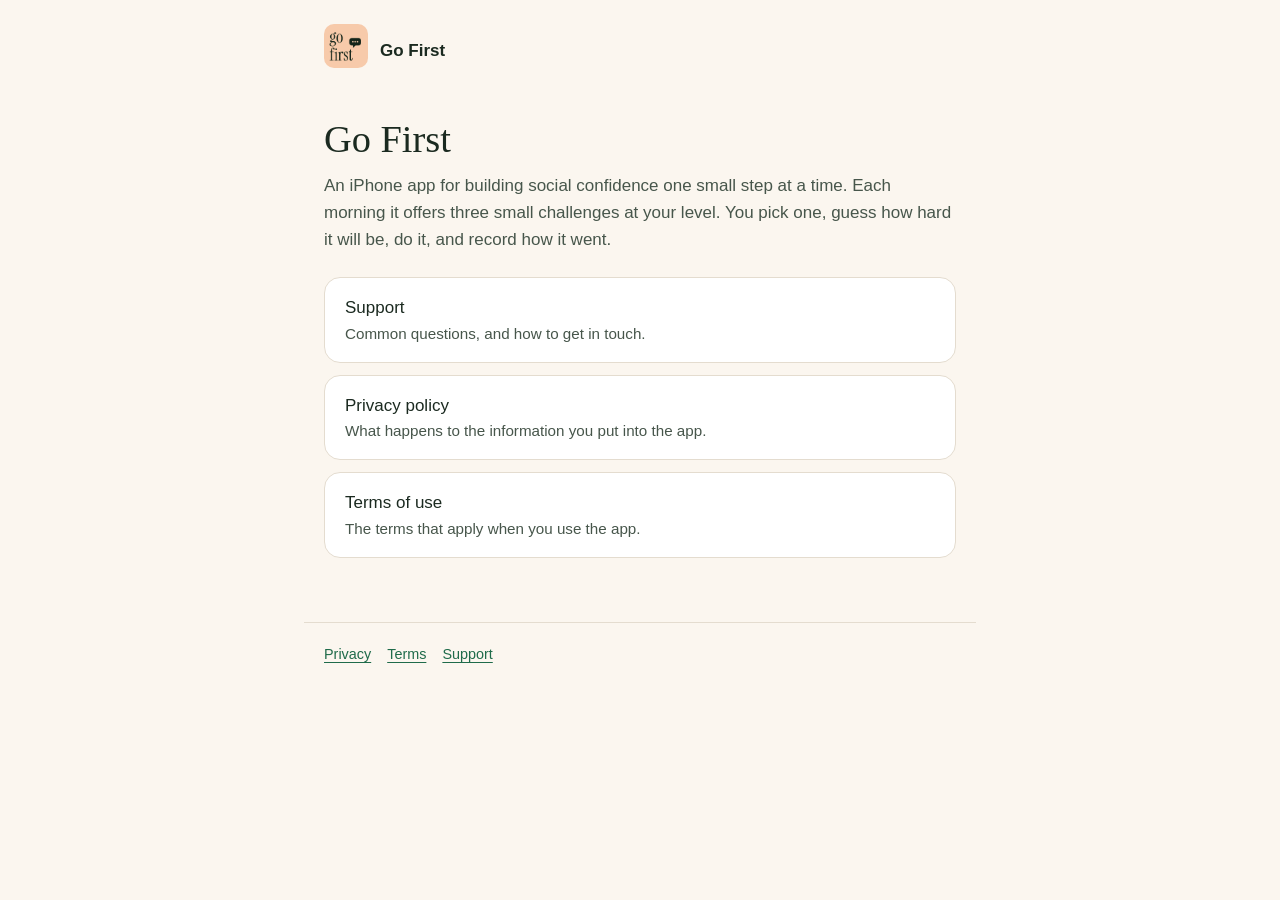
==== index.html @ 0ca431c1 "Add the privacy policy, terms of use and support pages, and link them from Settings The pages live i" ====
<!doctype html>
<html lang="en-AU">
<head>
<meta charset="utf-8">
<meta name="viewport" content="width=device-width, initial-scale=1">
<title>Go First</title>
<meta name="description" content="Go First helps you build social confidence one small step at a time.">
<link rel="icon" href="icon.png">
<link rel="stylesheet" href="style.css">
</head>
<body>
<header class="site"><a href="./"><img src="icon.png" alt=""></a><a href="./">Go First</a></header>
<main>
<h1>Go First</h1>
<p>An iPhone app for building social confidence one small step at a time. Each morning it offers three small challenges at your level. You pick one, guess how hard it will be, do it, and record how it went.</p>
<nav class="pages" aria-label="Pages">
<a href="support/">Support<span>Common questions, and how to get in touch.</span></a>
<a href="privacy/">Privacy policy<span>What happens to the information you put into the app.</span></a>
<a href="terms/">Terms of use<span>The terms that apply when you use the app.</span></a>
</nav>
</main>
<footer><a href="privacy/">Privacy</a><a href="terms/">Terms</a><a href="support/">Support</a></footer>
</body>
</html>
---- style.css ----
:root {
  --ground: #fbf6ef;
  --ink: #1b2a20;
  --ink-2: #47564b;
  --rule: #e4dccf;
  --accent: #1f6b4a;
  --card: #ffffff;
}
@media (prefers-color-scheme: dark) {
  :root {
    --ground: #1e1e1e;
    --ink: #f2efe9;
    --ink-2: #b9c2ba;
    --rule: #343a35;
    --accent: #b3f6ce;
    --card: #262b26;
  }
}
* { box-sizing: border-box; }
html { -webkit-text-size-adjust: 100%; }
body {
  margin: 0;
  background: var(--ground);
  color: var(--ink);
  font: 17px/1.6 -apple-system, BlinkMacSystemFont, "Segoe UI", Roboto, "Helvetica Neue", Arial, sans-serif;
}
main { max-width: 42rem; margin: 0 auto; padding: 2.5rem 1.25rem 4rem; }
header.site { max-width: 42rem; margin: 0 auto; padding: 1.5rem 1.25rem 0; display: flex; align-items: center; gap: 0.75rem; }
header.site img { width: 44px; height: 44px; border-radius: 10px; }
header.site a { color: var(--ink); text-decoration: none; font-weight: 600; }
h1, h2 { font-family: "Iowan Old Style", "Palatino Linotype", Palatino, Georgia, serif; font-weight: 500; line-height: 1.2; text-wrap: balance; }
h1 { font-size: 2.4rem; margin: 0 0 0.5rem; }
h2 { font-size: 1.45rem; margin: 2.5rem 0 0.5rem; }
h3 { font-size: 1.05rem; margin: 1.75rem 0 0.25rem; }
p, li { color: var(--ink-2); }
p { margin: 0.6rem 0; }
ul { padding-left: 1.2rem; }
li { margin: 0.3rem 0; }
a { color: var(--accent); text-underline-offset: 0.18em; }
a:focus-visible { outline: 2px solid var(--accent); outline-offset: 3px; border-radius: 3px; }
strong { color: var(--ink); }
.updated { font-size: 0.9rem; }
.summary { background: var(--card); border: 1px solid var(--rule); border-radius: 16px; padding: 1rem 1.25rem; margin: 1.5rem 0; }
.summary p { color: var(--ink); margin: 0; }
nav.pages { display: grid; gap: 0.75rem; margin-top: 1.5rem; }
nav.pages a { display: block; background: var(--card); border: 1px solid var(--rule); border-radius: 16px; padding: 1rem 1.25rem; text-decoration: none; color: var(--ink); }
nav.pages a span { display: block; color: var(--ink-2); font-size: 0.95rem; }
footer { max-width: 42rem; margin: 0 auto; padding: 0 1.25rem 3rem; font-size: 0.9rem; color: var(--ink-2); border-top: 1px solid var(--rule); padding-top: 1.25rem; }
footer a { margin-right: 1rem; }
::selection { background: #b3f6ce; color: #1b2a20; }
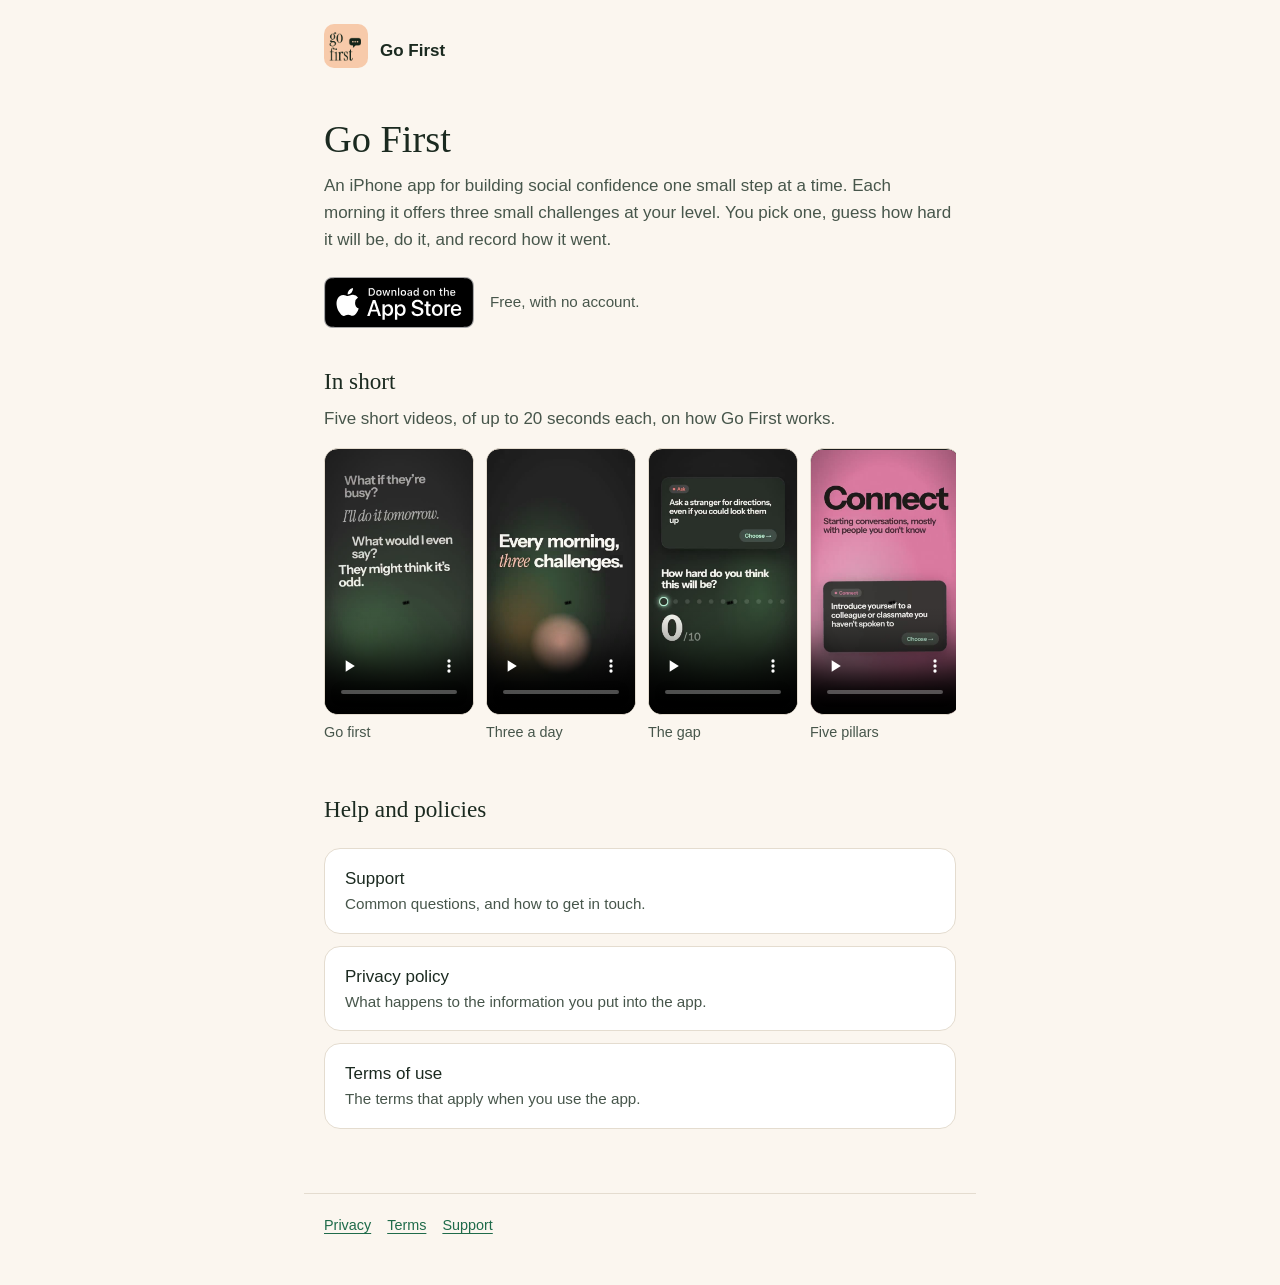
==== commit 05824534: "Add the App Store badge and the five shorts to the website's home page The shorts are web copies at " ====
--- a/index.html
+++ b/index.html
@@ -4,7 +4,7 @@
 <meta charset="utf-8">
 <meta name="viewport" content="width=device-width, initial-scale=1">
 <title>Go First</title>
-<meta name="description" content="Go First helps you build social confidence one small step at a time.">
+<meta name="description" content="Go First is a free iPhone app with three small social challenges each morning, to help build social confidence one step at a time.">
 <link rel="icon" href="icon.png">
 <link rel="stylesheet" href="style.css">
 </head>
@@ -13,6 +13,36 @@
 <main>
 <h1>Go First</h1>
 <p>An iPhone app for building social confidence one small step at a time. Each morning it offers three small challenges at your level. You pick one, guess how hard it will be, do it, and record how it went.</p>
+<p class="store">
+<!-- Campaign link (ct=website), so downloads from this page show separately in App Store Connect. -->
+<a href="https://apps.apple.com/app/apple-store/id6819160269?pt=129380591&amp;ct=website&amp;mt=8"><img src="app-store-badge.svg" alt="Download on the App Store" width="150" height="50"></a>
+<span>Free, with no account.</span>
+</p>
+<h2>In short</h2>
+<p>Five short videos, of up to 20 seconds each, on how Go First works.</p>
+<div class="shorts">
+<figure>
+<video controls playsinline preload="none" poster="shorts/gofirst.jpg" width="540" height="960"><source src="shorts/gofirst.mp4" type="video/mp4"></video>
+<figcaption>Go first</figcaption>
+</figure>
+<figure>
+<video controls playsinline preload="none" poster="shorts/threeaday.jpg" width="540" height="960"><source src="shorts/threeaday.mp4" type="video/mp4"></video>
+<figcaption>Three a day</figcaption>
+</figure>
+<figure>
+<video controls playsinline preload="none" poster="shorts/thegap.jpg" width="540" height="960"><source src="shorts/thegap.mp4" type="video/mp4"></video>
+<figcaption>The gap</figcaption>
+</figure>
+<figure>
+<video controls playsinline preload="none" poster="shorts/fivepillars.jpg" width="540" height="960"><source src="shorts/fivepillars.mp4" type="video/mp4"></video>
+<figcaption>Five pillars</figcaption>
+</figure>
+<figure>
+<video controls playsinline preload="none" poster="shorts/thestack.jpg" width="540" height="960"><source src="shorts/thestack.mp4" type="video/mp4"></video>
+<figcaption>The stack</figcaption>
+</figure>
+</div>
+<h2>Help and policies</h2>
 <nav class="pages" aria-label="Pages">
 <a href="support/">Support<span>Common questions, and how to get in touch.</span></a>
 <a href="privacy/">Privacy policy<span>What happens to the information you put into the app.</span></a>
--- a/style.css
+++ b/style.css
@@ -47,4 +47,13 @@
 nav.pages a span { display: block; color: var(--ink-2); font-size: 0.95rem; }
 footer { max-width: 42rem; margin: 0 auto; padding: 0 1.25rem 3rem; font-size: 0.9rem; color: var(--ink-2); border-top: 1px solid var(--rule); padding-top: 1.25rem; }
 footer a { margin-right: 1rem; }
+p.store { display: flex; align-items: center; flex-wrap: wrap; gap: 0.5rem 1rem; margin: 1.5rem 0 0; }
+p.store a { display: inline-block; line-height: 0; border-radius: 9px; }
+p.store img { width: 150px; height: auto; }
+p.store span { font-size: 0.95rem; }
+/* The videos scroll sideways inside their own row, so the page itself never does. */
+.shorts { display: grid; grid-auto-flow: column; grid-auto-columns: minmax(150px, 34%); gap: 0.75rem; overflow-x: auto; scroll-snap-type: x mandatory; padding-bottom: 0.75rem; margin: 1rem 0 0; }
+.shorts figure { margin: 0; scroll-snap-align: start; }
+.shorts video { display: block; width: 100%; height: auto; aspect-ratio: 9 / 16; border-radius: 14px; background: #1e1e1e; border: 1px solid var(--rule); }
+.shorts figcaption { font-size: 0.9rem; color: var(--ink-2); margin-top: 0.4rem; }
 ::selection { background: #b3f6ce; color: #1b2a20; }
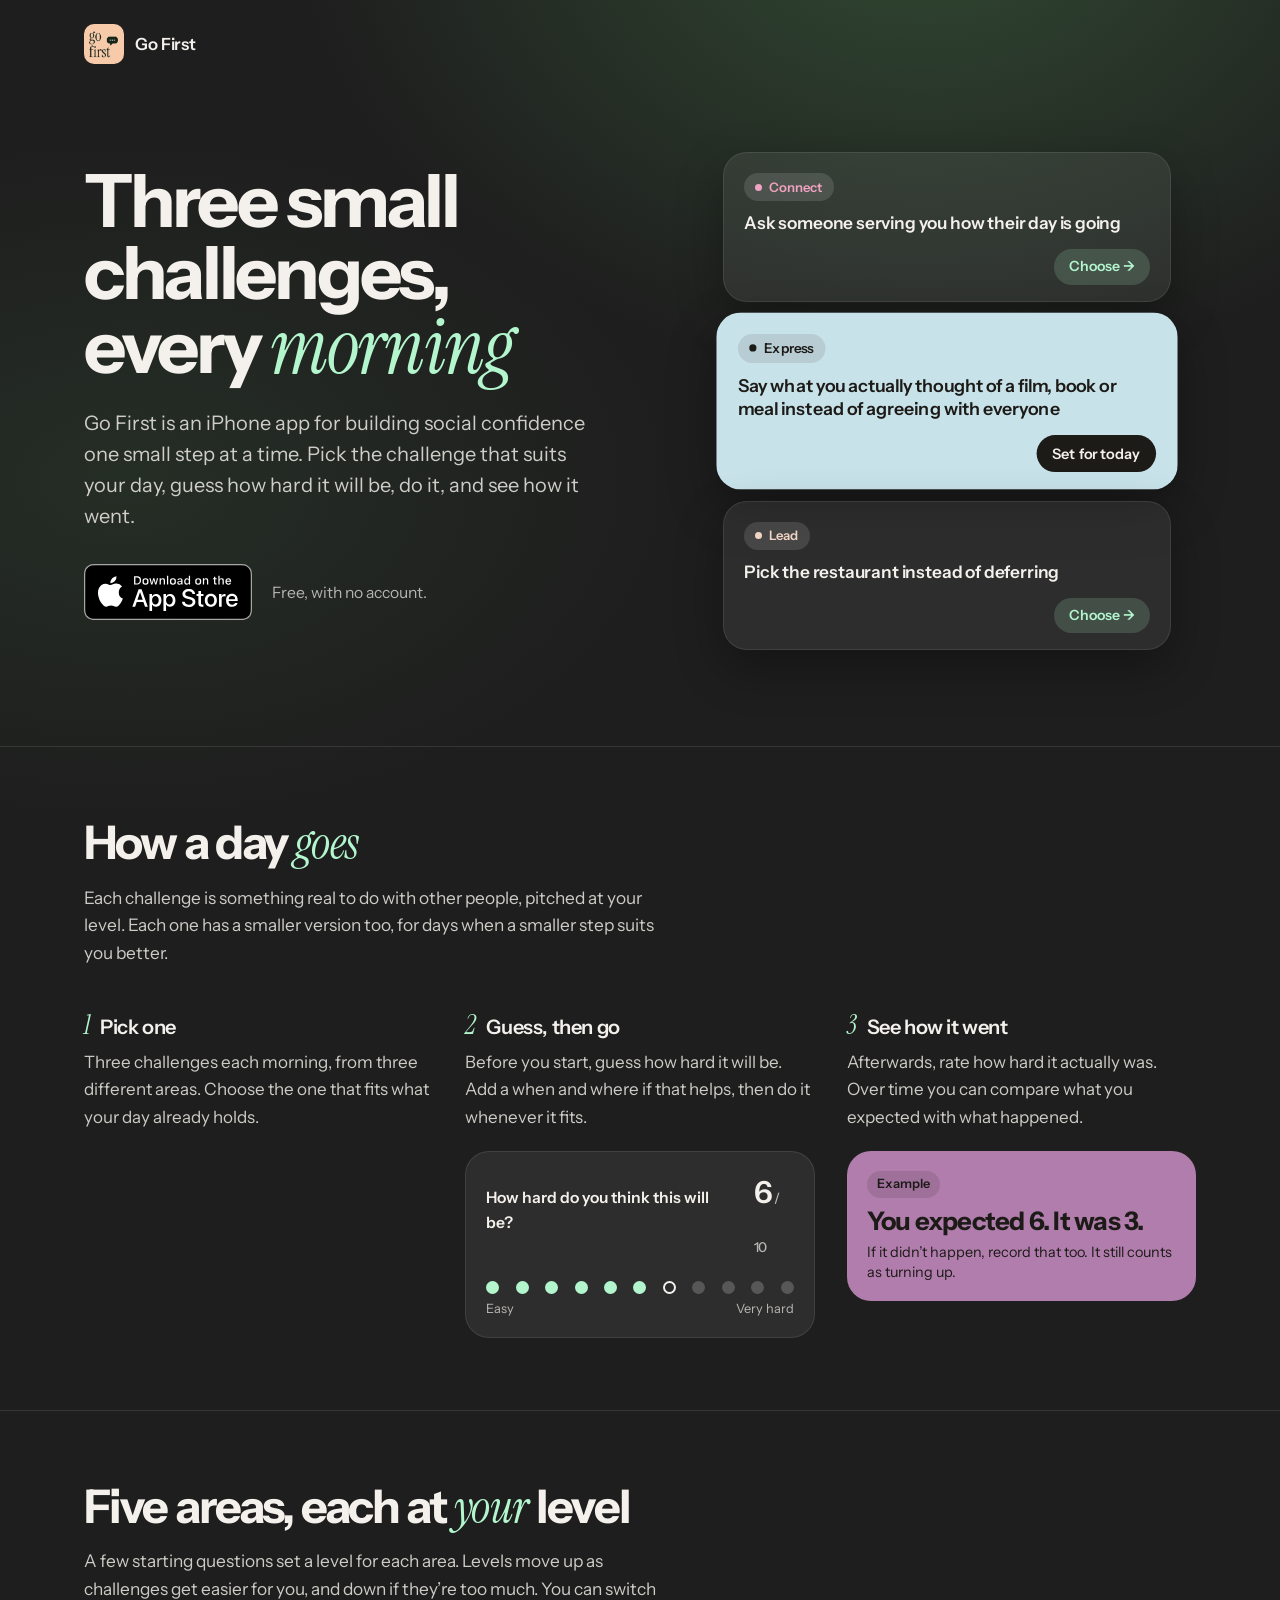
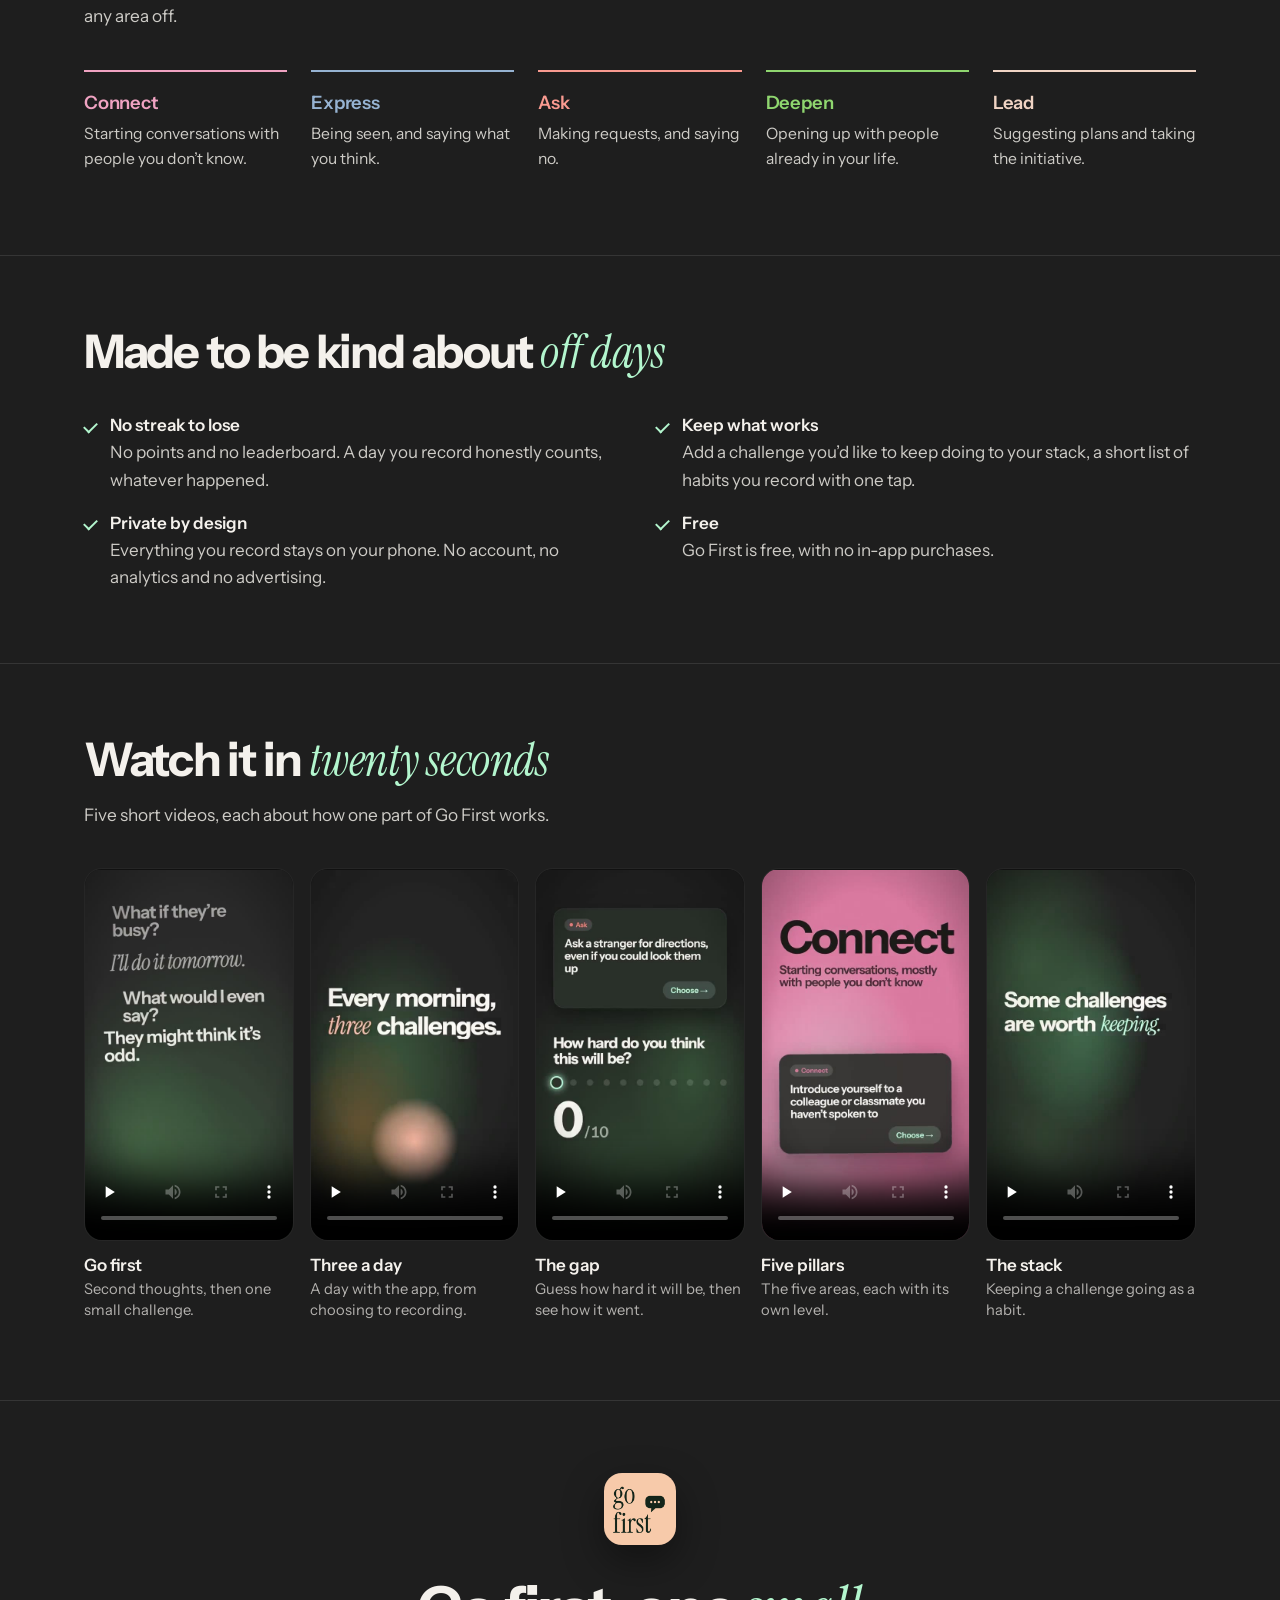
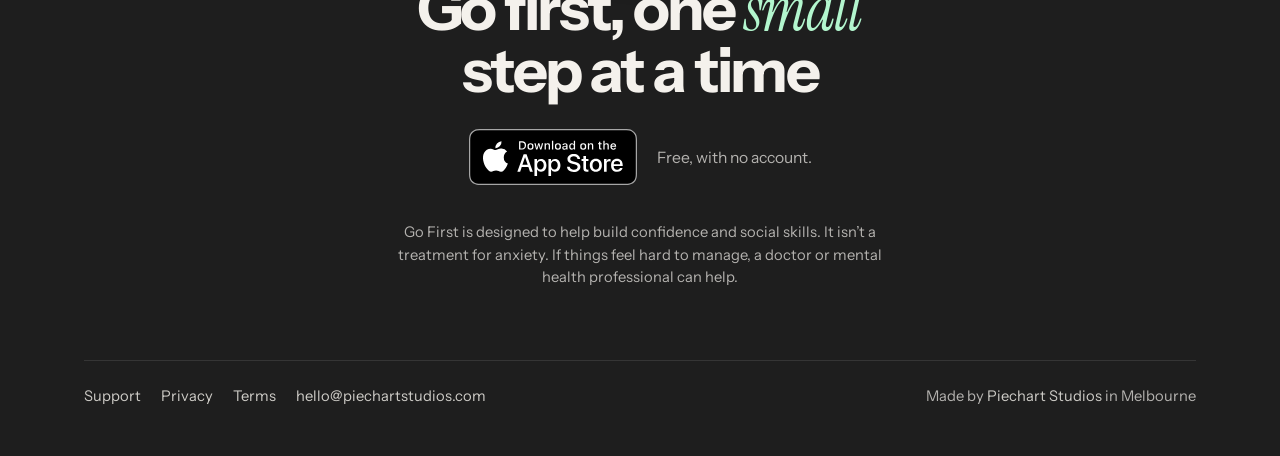
==== commit 1eef970c: "Redesign the website in the app's look Dark forest ground with the glow, mint, and self-hosted Instr" ====
--- a/index.html
+++ b/index.html
@@ -3,52 +3,134 @@
 <head>
 <meta charset="utf-8">
 <meta name="viewport" content="width=device-width, initial-scale=1">
-<title>Go First</title>
-<meta name="description" content="Go First is a free iPhone app with three small social challenges each morning, to help build social confidence one step at a time.">
+<title>Go First: three small social challenges, every morning</title>
+<meta name="description" content="Go First is a free iPhone app with three small social challenges each morning, at your level. Pick one, guess how hard it will be, do it, and see how it went.">
+<meta name="theme-color" content="#1e1e1e">
 <link rel="icon" href="icon.png">
+<link rel="apple-touch-icon" href="icon.png">
+<link rel="preload" href="fonts/InstrumentSans_700Bold.woff2" as="font" type="font/woff2" crossorigin>
+<link rel="preload" href="fonts/InstrumentSerif_400Regular_Italic.woff2" as="font" type="font/woff2" crossorigin>
 <link rel="stylesheet" href="style.css">
+<meta property="og:type" content="website">
+<meta property="og:site_name" content="Go First">
+<meta property="og:title" content="Go First: three small social challenges, every morning">
+<meta property="og:description" content="A free iPhone app for building social confidence one small step at a time.">
+<meta property="og:url" content="https://gofirst.piechartstudios.com/">
+<meta property="og:image" content="https://gofirst.piechartstudios.com/social.png">
+<meta property="og:image:width" content="1200">
+<meta property="og:image:height" content="630">
+<meta property="og:image:alt" content="The Go First icon beside the line: Three small challenges, every morning.">
+<meta name="twitter:card" content="summary_large_image">
+<meta name="apple-itunes-app" content="app-id=6819160269">
 </head>
 <body>
-<header class="site"><a href="./"><img src="icon.png" alt=""></a><a href="./">Go First</a></header>
+<header class="site"><a href="./"><img src="icon.png" alt="" width="40" height="40">Go First</a></header>
+
 <main>
-<h1>Go First</h1>
-<p>An iPhone app for building social confidence one small step at a time. Each morning it offers three small challenges at your level. You pick one, guess how hard it will be, do it, and record how it went.</p>
-<p class="store">
-<!-- Campaign link (ct=website), so downloads from this page show separately in App Store Connect. -->
-<a href="https://apps.apple.com/app/apple-store/id6819160269?pt=129380591&amp;ct=website&amp;mt=8"><img src="app-store-badge.svg" alt="Download on the App Store" width="150" height="50"></a>
-<span>Free, with no account.</span>
-</p>
-<h2>In short</h2>
-<p>Five short videos, of up to 20 seconds each, on how Go First works.</p>
-<div class="shorts">
-<figure>
-<video controls playsinline preload="none" poster="shorts/gofirst.jpg" width="540" height="960"><source src="shorts/gofirst.mp4" type="video/mp4"></video>
-<figcaption>Go first</figcaption>
-</figure>
-<figure>
-<video controls playsinline preload="none" poster="shorts/threeaday.jpg" width="540" height="960"><source src="shorts/threeaday.mp4" type="video/mp4"></video>
-<figcaption>Three a day</figcaption>
-</figure>
-<figure>
-<video controls playsinline preload="none" poster="shorts/thegap.jpg" width="540" height="960"><source src="shorts/thegap.mp4" type="video/mp4"></video>
-<figcaption>The gap</figcaption>
-</figure>
-<figure>
-<video controls playsinline preload="none" poster="shorts/fivepillars.jpg" width="540" height="960"><source src="shorts/fivepillars.mp4" type="video/mp4"></video>
-<figcaption>Five pillars</figcaption>
-</figure>
-<figure>
-<video controls playsinline preload="none" poster="shorts/thestack.jpg" width="540" height="960"><source src="shorts/thestack.mp4" type="video/mp4"></video>
-<figcaption>The stack</figcaption>
-</figure>
+<div class="wrap hero">
+  <div>
+    <h1>Three small challenges, every <em>morning</em></h1>
+    <p class="lede">Go First is an iPhone app for building social confidence one small step at a time. Pick the challenge that suits your day, guess how hard it will be, do it, and see how it went.</p>
+    <p class="get">
+      <!-- Campaign link (ct=website), so downloads from this page show separately in App Store Connect. -->
+      <a href="https://apps.apple.com/app/apple-store/id6819160269?pt=129380591&amp;ct=website&amp;mt=8"><img src="app-store-badge.svg" alt="Download on the App Store" width="168" height="56"></a>
+      <span>Free, with no account.</span>
+    </p>
+  </div>
+  <ul class="offer" aria-label="An example of three challenges offered on one morning">
+    <li><div class="card"><span class="chip connect">Connect</span><p>Ask someone serving you how their day is going</p><div class="foot"><span class="pill">Choose →</span></div></div></li>
+    <li><div class="card set"><span class="chip express">Express</span><p>Say what you actually thought of a film, book or meal instead of agreeing with everyone</p><div class="foot"><span class="pill">Set for today</span></div></div></li>
+    <li><div class="card"><span class="chip lead">Lead</span><p>Pick the restaurant instead of deferring</p><div class="foot"><span class="pill">Choose →</span></div></div></li>
+  </ul>
 </div>
-<h2>Help and policies</h2>
-<nav class="pages" aria-label="Pages">
-<a href="support/">Support<span>Common questions, and how to get in touch.</span></a>
-<a href="privacy/">Privacy policy<span>What happens to the information you put into the app.</span></a>
-<a href="terms/">Terms of use<span>The terms that apply when you use the app.</span></a>
-</nav>
+
+<section class="band" aria-labelledby="how">
+  <div class="wrap">
+    <h2 id="how">How a day <em>goes</em></h2>
+    <p>Each challenge is something real to do with other people, pitched at your level. Each one has a smaller version too, for days when a smaller step suits you better.</p>
+    <ol class="steps">
+      <li>
+        <h3>Pick one</h3>
+        <p>Three challenges each morning, from three different areas. Choose the one that fits what your day already holds.</p>
+      </li>
+      <li>
+        <h3>Guess, then go</h3>
+        <p>Before you start, guess how hard it will be. Add a when and where if that helps, then do it whenever it fits.</p>
+        <div class="demo" aria-label="Example: you expect 6 out of 10">
+          <div class="q">How hard do you think this will be? <b>6<small> / 10</small></b></div>
+          <div class="dots" aria-hidden="true"><span class="on"></span><span class="on"></span><span class="on"></span><span class="on"></span><span class="on"></span><span class="on"></span><span class="mark"></span><span></span><span></span><span></span><span></span></div>
+          <div class="ends" aria-hidden="true"><span>Easy</span><span>Very hard</span></div>
+        </div>
+      </li>
+      <li>
+        <h3>See how it went</h3>
+        <p>Afterwards, rate how hard it actually was. Over time you can compare what you expected with what happened.</p>
+        <div class="result">
+          <span class="tag">Example</span>
+          <strong>You expected 6. It was 3.</strong>
+          <span class="note">If it didn’t happen, record that too. It still counts as turning up.</span>
+        </div>
+      </li>
+    </ol>
+  </div>
+</section>
+
+<section class="band" aria-labelledby="areas">
+  <div class="wrap">
+    <h2 id="areas">Five areas, each at <em>your</em> level</h2>
+    <p>A few starting questions set a level for each area. Levels move up as challenges get easier for you, and down if they’re too much. You can switch any area off.</p>
+    <ul class="areas">
+      <li class="connect"><b>Connect</b><span>Starting conversations with people you don’t know.</span></li>
+      <li class="express"><b>Express</b><span>Being seen, and saying what you think.</span></li>
+      <li class="ask"><b>Ask</b><span>Making requests, and saying no.</span></li>
+      <li class="deepen"><b>Deepen</b><span>Opening up with people already in your life.</span></li>
+      <li class="lead"><b>Lead</b><span>Suggesting plans and taking the initiative.</span></li>
+    </ul>
+  </div>
+</section>
+
+<section class="band" aria-labelledby="kind">
+  <div class="wrap">
+    <h2 id="kind">Made to be kind about <em>off days</em></h2>
+    <ul class="kind">
+      <li><strong>No streak to lose</strong>No points and no leaderboard. A day you record honestly counts, whatever happened.</li>
+      <li><strong>Keep what works</strong>Add a challenge you’d like to keep doing to your stack, a short list of habits you record with one tap.</li>
+      <li><strong>Private by design</strong>Everything you record stays on your phone. No account, no analytics and no advertising.</li>
+      <li><strong>Free</strong>Go First is free, with no in-app purchases.</li>
+    </ul>
+  </div>
+</section>
+
+<section class="band" aria-labelledby="watch">
+  <div class="wrap">
+    <h2 id="watch">Watch it in <em>twenty seconds</em></h2>
+    <p>Five short videos, each about how one part of Go First works.</p>
+    <ul class="shorts">
+      <li><video controls playsinline preload="none" poster="shorts/gofirst.jpg" width="540" height="960" aria-label="Go First: second thoughts, then one small challenge"><source src="shorts/gofirst.mp4" type="video/mp4"></video><b>Go first</b><span>Second thoughts, then one small challenge.</span></li>
+      <li><video controls playsinline preload="none" poster="shorts/threeaday.jpg" width="540" height="960" aria-label="Three a day: a day with the app, from choosing to recording how it went"><source src="shorts/threeaday.mp4" type="video/mp4"></video><b>Three a day</b><span>A day with the app, from choosing to recording.</span></li>
+      <li><video controls playsinline preload="none" poster="shorts/thegap.jpg" width="540" height="960" aria-label="The gap: guess how hard it will be, then see how it went"><source src="shorts/thegap.mp4" type="video/mp4"></video><b>The gap</b><span>Guess how hard it will be, then see how it went.</span></li>
+      <li><video controls playsinline preload="none" poster="shorts/fivepillars.jpg" width="540" height="960" aria-label="Five pillars: the five areas, each with its own level"><source src="shorts/fivepillars.mp4" type="video/mp4"></video><b>Five pillars</b><span>The five areas, each with its own level.</span></li>
+      <li><video controls playsinline preload="none" poster="shorts/thestack.jpg" width="540" height="960" aria-label="The stack: keeping a challenge going as a habit"><source src="shorts/thestack.mp4" type="video/mp4"></video><b>The stack</b><span>Keeping a challenge going as a habit.</span></li>
+    </ul>
+  </div>
+</section>
+
+<section class="band closing" aria-labelledby="start">
+  <div class="wrap">
+    <img class="mark" src="icon.png" alt="" width="72" height="72">
+    <h2 id="start">Go first, one <em>small</em> step at a time</h2>
+    <p class="get">
+      <a href="https://apps.apple.com/app/apple-store/id6819160269?pt=129380591&amp;ct=website&amp;mt=8"><img src="app-store-badge.svg" alt="Download on the App Store" width="168" height="56"></a>
+      <span>Free, with no account.</span>
+    </p>
+    <p class="note">Go First is designed to help build confidence and social skills. It isn’t a treatment for anxiety. If things feel hard to manage, a doctor or mental health professional can help.</p>
+  </div>
+</section>
 </main>
-<footer><a href="privacy/">Privacy</a><a href="terms/">Terms</a><a href="support/">Support</a></footer>
+
+<footer class="site"><div class="inner">
+  <nav aria-label="Help and policies"><a href="support/">Support</a><a href="privacy/">Privacy</a><a href="terms/">Terms</a><a href="mailto:hello@piechartstudios.com">hello@piechartstudios.com</a></nav>
+  <span>Made by <a href="https://piechartstudios.com/">Piechart Studios</a> in Melbourne</span>
+</div></footer>
 </body>
 </html>
--- a/style.css
+++ b/style.css
@@ -1,59 +1,181 @@
+/*
+ * Go First's website, in the app's own look: the dark forest ground with a green glow, mint for
+ * actions, Instrument Sans with an Instrument Serif italic word for emphasis. Colours and type come
+ * from DESIGN.md in the repo. The fonts are self-hosted, so the pages make no outside requests.
+ */
+@font-face { font-family: "Instrument Sans"; src: url("fonts/InstrumentSans_400Regular.woff2") format("woff2"); font-weight: 400; font-display: swap; }
+@font-face { font-family: "Instrument Sans"; src: url("fonts/InstrumentSans_500Medium.woff2") format("woff2"); font-weight: 500; font-display: swap; }
+@font-face { font-family: "Instrument Sans"; src: url("fonts/InstrumentSans_600SemiBold.woff2") format("woff2"); font-weight: 600; font-display: swap; }
+@font-face { font-family: "Instrument Sans"; src: url("fonts/InstrumentSans_700Bold.woff2") format("woff2"); font-weight: 700; font-display: swap; }
+@font-face { font-family: "Instrument Serif"; src: url("fonts/InstrumentSerif_400Regular_Italic.woff2") format("woff2"); font-style: italic; font-weight: 400; font-display: swap; }
+
 :root {
-  --ground: #fbf6ef;
-  --ink: #1b2a20;
-  --ink-2: #47564b;
-  --rule: #e4dccf;
-  --accent: #1f6b4a;
-  --card: #ffffff;
+  color-scheme: dark;
+  --ground: #1e1e1e;
+  --glow: #324b33;
+  --ink: #f4f1ec;
+  --ink-2: rgba(244, 241, 236, 0.82);
+  --ink-3: rgba(244, 241, 236, 0.7);
+  --mint: #b3f6ce;
+  --mint-tint: rgba(179, 246, 206, 0.16);
+  --on-mint: #1d1b18;
+  --card: rgba(255, 255, 255, 0.07);
+  --card-border: rgba(255, 255, 255, 0.09);
+  --chip: rgba(255, 255, 255, 0.12);
+  --rule: rgba(255, 255, 255, 0.1);
+  --saltwater: #c8e2e9;
+  --venom: #b17dac;
+  --peach: #f7c9a8;
+  --dark: #1d1b18;
+  --connect: #f0a3c2;
+  --express: #96b3d2;
+  --ask: #f99a90;
+  --deepen: #8fd66f;
+  --lead: #f0d4c4;
+  --sans: "Instrument Sans", -apple-system, BlinkMacSystemFont, "Segoe UI", sans-serif;
+  --serif: "Instrument Serif", "Iowan Old Style", Georgia, serif;
+  --wide: 72rem;
+  --measure: 40rem;
 }
-@media (prefers-color-scheme: dark) {
-  :root {
-    --ground: #1e1e1e;
-    --ink: #f2efe9;
-    --ink-2: #b9c2ba;
-    --rule: #343a35;
-    --accent: #b3f6ce;
-    --card: #262b26;
-  }
-}
+
 * { box-sizing: border-box; }
-html { -webkit-text-size-adjust: 100%; }
+html { -webkit-text-size-adjust: 100%; background: var(--ground); }
 body {
   margin: 0;
-  background: var(--ground);
+  min-height: 100vh;
   color: var(--ink);
-  font: 17px/1.6 -apple-system, BlinkMacSystemFont, "Segoe UI", Roboto, "Helvetica Neue", Arial, sans-serif;
+  font: 400 17px/1.6 var(--sans);
+  /* The glow sits behind the top of every page, as it does behind Today in the app. */
+  background:
+    radial-gradient(ellipse 70% 42rem at 72% -6rem, rgba(50, 75, 51, 0.95), transparent 70%),
+    radial-gradient(ellipse 60% 30rem at 10% 30rem, rgba(50, 75, 51, 0.35), transparent 70%),
+    var(--ground);
+  background-repeat: no-repeat;
 }
-main { max-width: 42rem; margin: 0 auto; padding: 2.5rem 1.25rem 4rem; }
-header.site { max-width: 42rem; margin: 0 auto; padding: 1.5rem 1.25rem 0; display: flex; align-items: center; gap: 0.75rem; }
-header.site img { width: 44px; height: 44px; border-radius: 10px; }
-header.site a { color: var(--ink); text-decoration: none; font-weight: 600; }
-h1, h2 { font-family: "Iowan Old Style", "Palatino Linotype", Palatino, Georgia, serif; font-weight: 500; line-height: 1.2; text-wrap: balance; }
-h1 { font-size: 2.4rem; margin: 0 0 0.5rem; }
-h2 { font-size: 1.45rem; margin: 2.5rem 0 0.5rem; }
-h3 { font-size: 1.05rem; margin: 1.75rem 0 0.25rem; }
-p, li { color: var(--ink-2); }
-p { margin: 0.6rem 0; }
-ul { padding-left: 1.2rem; }
-li { margin: 0.3rem 0; }
-a { color: var(--accent); text-underline-offset: 0.18em; }
-a:focus-visible { outline: 2px solid var(--accent); outline-offset: 3px; border-radius: 3px; }
-strong { color: var(--ink); }
-.updated { font-size: 0.9rem; }
-.summary { background: var(--card); border: 1px solid var(--rule); border-radius: 16px; padding: 1rem 1.25rem; margin: 1.5rem 0; }
+::selection { background: var(--mint); color: var(--on-mint); }
+a { color: var(--mint); text-underline-offset: 0.2em; text-decoration-thickness: 1px; }
+a:hover { text-decoration-thickness: 2px; }
+a:focus-visible, video:focus-visible { outline: 2px solid var(--mint); outline-offset: 3px; border-radius: 6px; }
+em { font-family: var(--serif); font-style: italic; font-weight: 400; color: var(--mint); letter-spacing: -0.01em; }
+strong { color: var(--ink); font-weight: 600; }
+
+/* Header and footer, shared by every page. */
+header.site { max-width: var(--wide); margin: 0 auto; padding: 1.5rem 1.25rem 0; }
+header.site a { display: inline-flex; align-items: center; gap: 0.7rem; color: var(--ink); text-decoration: none; font-weight: 600; font-size: 1.05rem; letter-spacing: -0.01em; }
+header.site img { width: 40px; height: 40px; border-radius: 10px; }
+footer.site { max-width: var(--wide); margin: 0 auto; padding: 0 1.25rem 3rem; }
+footer.site .inner { border-top: 1px solid var(--rule); padding-top: 1.5rem; display: flex; flex-wrap: wrap; gap: 0.75rem 1.5rem; align-items: baseline; justify-content: space-between; font-size: 0.92rem; color: var(--ink-3); }
+footer.site nav { display: flex; flex-wrap: wrap; gap: 0.5rem 1.25rem; }
+footer.site a { color: var(--ink-2); text-decoration: none; }
+footer.site a:hover { color: var(--mint); }
+
+/* Text pages: support, privacy and terms. */
+main.text { max-width: var(--measure); margin: 0 auto; padding: 3rem 1.25rem 4rem; }
+main.text h1 { font-size: clamp(2.4rem, 6vw, 3.2rem); line-height: 1.05; letter-spacing: -0.035em; font-weight: 700; margin: 0 0 1rem; }
+main.text h2 { font-size: 1.4rem; line-height: 1.2; letter-spacing: -0.02em; font-weight: 600; margin: 2.75rem 0 0.5rem; }
+main.text h3 { font-size: 1.05rem; font-weight: 600; margin: 1.75rem 0 0.25rem; }
+main.text p, main.text li { color: var(--ink-2); }
+main.text p { margin: 0.6rem 0; }
+main.text ul { padding-left: 1.2rem; }
+main.text li { margin: 0.3rem 0; }
+.updated { font-size: 0.92rem; color: var(--ink-3); }
+.summary { background: var(--card); border: 1px solid var(--card-border); border-radius: 20px; padding: 1.1rem 1.35rem; margin: 1.5rem 0; }
 .summary p { color: var(--ink); margin: 0; }
-nav.pages { display: grid; gap: 0.75rem; margin-top: 1.5rem; }
-nav.pages a { display: block; background: var(--card); border: 1px solid var(--rule); border-radius: 16px; padding: 1rem 1.25rem; text-decoration: none; color: var(--ink); }
-nav.pages a span { display: block; color: var(--ink-2); font-size: 0.95rem; }
-footer { max-width: 42rem; margin: 0 auto; padding: 0 1.25rem 3rem; font-size: 0.9rem; color: var(--ink-2); border-top: 1px solid var(--rule); padding-top: 1.25rem; }
-footer a { margin-right: 1rem; }
-p.store { display: flex; align-items: center; flex-wrap: wrap; gap: 0.5rem 1rem; margin: 1.5rem 0 0; }
-p.store a { display: inline-block; line-height: 0; border-radius: 9px; }
-p.store img { width: 150px; height: auto; }
-p.store span { font-size: 0.95rem; }
-/* The videos scroll sideways inside their own row, so the page itself never does. */
-.shorts { display: grid; grid-auto-flow: column; grid-auto-columns: minmax(150px, 34%); gap: 0.75rem; overflow-x: auto; scroll-snap-type: x mandatory; padding-bottom: 0.75rem; margin: 1rem 0 0; }
-.shorts figure { margin: 0; scroll-snap-align: start; }
-.shorts video { display: block; width: 100%; height: auto; aspect-ratio: 9 / 16; border-radius: 14px; background: #1e1e1e; border: 1px solid var(--rule); }
-.shorts figcaption { font-size: 0.9rem; color: var(--ink-2); margin-top: 0.4rem; }
-::selection { background: #b3f6ce; color: #1b2a20; }
+
+/* Home page. */
+.wrap { max-width: var(--wide); margin: 0 auto; padding: 0 1.25rem; }
+.hero { display: grid; gap: 3rem; align-items: center; padding-top: 3.5rem; padding-bottom: 4.5rem; }
+@media (min-width: 900px) { .hero { grid-template-columns: 1.05fr 0.95fr; gap: 4rem; padding-top: 5rem; padding-bottom: 6rem; } }
+.hero h1 { font-size: clamp(2.9rem, 7.4vw, 4.6rem); line-height: 0.98; letter-spacing: -0.045em; font-weight: 700; margin: 0 0 1.4rem; text-wrap: balance; }
+.hero h1 em { letter-spacing: -0.02em; font-size: 1.06em; }
+.lede { font-size: clamp(1.1rem, 2.2vw, 1.25rem); line-height: 1.55; color: var(--ink-2); max-width: 32rem; margin: 0; }
+.get { display: flex; align-items: center; flex-wrap: wrap; gap: 0.75rem 1.25rem; margin-top: 2rem; }
+.get a { display: inline-block; line-height: 0; border-radius: 10px; }
+.get img { width: 168px; height: auto; }
+.get span { color: var(--ink-3); font-size: 0.98rem; }
+
+/* The offer, drawn like the cards on Today. */
+.offer { list-style: none; margin: 0; padding: 0; display: grid; gap: 0.85rem; max-width: 28rem; justify-self: center; width: 100%; }
+.card { background: var(--card); border: 1px solid var(--card-border); border-radius: 24px; padding: 1.15rem 1.25rem 1rem; box-shadow: 0 18px 48px rgba(0, 0, 0, 0.32); }
+.card p { margin: 0.7rem 0 0.85rem; font-size: 1.08rem; line-height: 1.32; font-weight: 600; letter-spacing: -0.01em; color: var(--ink); }
+.card .foot { display: flex; justify-content: flex-end; }
+.chip { display: inline-flex; align-items: center; gap: 0.45rem; background: var(--chip); border-radius: 999px; padding: 0.22rem 0.7rem; font-size: 0.82rem; font-weight: 600; }
+.chip::before { content: ""; width: 7px; height: 7px; border-radius: 50%; background: currentColor; }
+.chip.connect { color: var(--connect); } .chip.express { color: var(--express); } .chip.ask { color: var(--ask); } .chip.deepen { color: var(--deepen); } .chip.lead { color: var(--lead); }
+.pill { border-radius: 999px; padding: 0.42rem 0.95rem; font-size: 0.88rem; font-weight: 600; background: var(--mint-tint); color: var(--mint); }
+.card.set { background: var(--saltwater); border-color: transparent; transform: scale(1.03); }
+.card.set p { color: var(--dark); }
+.card.set .chip { background: rgba(29, 27, 24, 0.1); color: var(--dark); }
+.card.set .pill { background: var(--dark); color: var(--ink); }
+/* The one moment of motion: the three cards settle in, and the chosen one comes forward last. */
+@media (prefers-reduced-motion: no-preference) {
+  .offer .card { animation: settle 0.7s cubic-bezier(0.16, 1, 0.3, 1) both; }
+  .offer li:nth-child(2) .card { animation-delay: 0.12s; }
+  .offer li:nth-child(3) .card { animation-delay: 0.24s; }
+  .offer .card.set { animation: settle 0.7s cubic-bezier(0.16, 1, 0.3, 1) 0.12s both, choose 0.5s cubic-bezier(0.16, 1, 0.3, 1) 0.9s both; }
+}
+/* The cards start visible and only move, so they're never hidden if the animation doesn't run. */
+@keyframes settle { from { transform: translateY(16px); } to { transform: none; } }
+@keyframes choose { from { transform: scale(1); } to { transform: scale(1.03); } }
+
+/* Sections below the hero. */
+section.band { padding: 4.5rem 0; border-top: 1px solid var(--rule); }
+section.band h2 { font-size: clamp(2rem, 4.6vw, 2.9rem); line-height: 1.02; letter-spacing: -0.04em; font-weight: 700; margin: 0 0 1rem; max-width: 22ch; text-wrap: balance; }
+section.band > .wrap > p { color: var(--ink-2); max-width: 36rem; margin: 0; font-size: 1.08rem; }
+
+/* How a day goes: three steps, the last one showing the gap. */
+.steps { list-style: none; margin: 2.75rem 0 0; padding: 0; display: grid; gap: 2.5rem; counter-reset: step; }
+@media (min-width: 900px) { .steps { grid-template-columns: repeat(3, 1fr); gap: 2rem; } }
+.steps > li { counter-increment: step; }
+.steps h3 { font-size: 1.25rem; font-weight: 600; letter-spacing: -0.02em; margin: 0 0 0.4rem; display: flex; gap: 0.65rem; align-items: baseline; }
+.steps h3::before { content: counter(step); font-family: var(--serif); font-style: italic; font-weight: 400; color: var(--mint); font-size: 1.6rem; line-height: 1; }
+.steps p { color: var(--ink-2); margin: 0 0 1.25rem; }
+.demo { background: var(--card); border: 1px solid var(--card-border); border-radius: 24px; padding: 1.1rem 1.25rem; }
+.demo .q { font-weight: 600; font-size: 0.98rem; display: flex; justify-content: space-between; align-items: baseline; gap: 1rem; }
+.demo .q b { font-size: 1.9rem; letter-spacing: -0.03em; font-weight: 600; }
+.demo .q b small { font-size: 0.85rem; color: var(--ink-3); font-weight: 500; }
+.dots { display: flex; justify-content: space-between; margin: 0.9rem 0 0.3rem; }
+.dots span { width: 13px; height: 13px; border-radius: 50%; background: rgba(255, 255, 255, 0.2); }
+.dots span.on { background: var(--mint); }
+.dots span.mark { background: transparent; box-shadow: inset 0 0 0 2px var(--ink); }
+.ends { display: flex; justify-content: space-between; font-size: 0.8rem; color: var(--ink-3); }
+.result { background: var(--venom); color: var(--dark); border-radius: 24px; padding: 1.15rem 1.25rem; }
+.result .tag { display: inline-block; background: rgba(29, 27, 24, 0.12); border-radius: 999px; padding: 0.2rem 0.65rem; font-size: 0.8rem; font-weight: 600; }
+.result strong { display: block; color: var(--dark); font-size: 1.6rem; line-height: 1.1; letter-spacing: -0.03em; font-weight: 700; margin: 0.6rem 0 0.4rem; }
+.result span.note { font-size: 0.9rem; line-height: 1.4; display: block; }
+
+/* Five areas. */
+.areas { list-style: none; margin: 2.5rem 0 0; padding: 0; display: grid; gap: 0; border-top: 1px solid var(--rule); }
+@media (min-width: 900px) { .areas { grid-template-columns: repeat(5, 1fr); border-top: 0; gap: 1.5rem; } }
+.areas li { padding: 1.1rem 0; border-bottom: 1px solid var(--rule); }
+@media (min-width: 900px) { .areas li { border-bottom: 0; border-top: 2px solid currentColor; padding: 1rem 0 0.75rem; } }
+.areas b { display: block; font-size: 1.15rem; font-weight: 600; letter-spacing: -0.01em; color: var(--ink); }
+.areas span { color: var(--ink-2); font-size: 0.98rem; }
+.areas .connect { color: var(--connect); } .areas .express { color: var(--express); } .areas .ask { color: var(--ask); } .areas .deepen { color: var(--deepen); } .areas .lead { color: var(--lead); }
+.areas li b::before { content: ""; display: inline-block; width: 9px; height: 9px; border-radius: 50%; background: currentColor; margin-right: 0.5rem; vertical-align: 0.12em; }
+.areas li b { color: inherit; }
+.areas li b + span { display: block; margin-top: 0.2rem; }
+@media (min-width: 900px) { .areas li b::before { display: none; } }
+
+/* Kind about off days. */
+.kind { list-style: none; margin: 2.25rem 0 0; padding: 0; display: grid; gap: 1rem 2rem; }
+@media (min-width: 700px) { .kind { grid-template-columns: repeat(2, 1fr); } }
+.kind li { color: var(--ink-2); padding-left: 1.6rem; position: relative; }
+.kind li::before { content: ""; position: absolute; left: 0; top: 0.55em; width: 0.7rem; height: 0.38rem; border-left: 2px solid var(--mint); border-bottom: 2px solid var(--mint); transform: rotate(-45deg); }
+.kind strong { display: block; }
+
+/* The shorts. Five across on a wide screen; on a phone the row scrolls within itself. */
+.shorts { list-style: none; margin: 2.5rem 0 0; padding: 0 0 0.5rem; display: grid; grid-auto-flow: column; grid-auto-columns: 62%; gap: 1rem; overflow-x: auto; scroll-snap-type: x mandatory; overscroll-behavior-x: contain; }
+@media (min-width: 640px) { .shorts { grid-auto-columns: 38%; } }
+@media (min-width: 1000px) { .shorts { grid-auto-flow: row; grid-template-columns: repeat(5, 1fr); overflow: visible; } }
+.shorts li { scroll-snap-align: start; }
+.shorts video { display: block; width: 100%; height: auto; aspect-ratio: 9 / 16; border-radius: 18px; background: #111; border: 1px solid var(--card-border); }
+.shorts b { display: block; margin-top: 0.7rem; font-weight: 600; }
+.shorts span { display: block; font-size: 0.92rem; line-height: 1.4; color: var(--ink-3); }
+
+/* Closing. */
+.closing { text-align: center; padding: 5.5rem 0 5rem; }
+section.band.closing h2 { font-size: clamp(2.4rem, 6vw, 3.8rem); line-height: 1; letter-spacing: -0.045em; margin: 0 auto 0.5rem; max-width: 16ch; }
+section.band.closing .wrap > p.get { justify-content: center; margin: 1.75rem auto 0; }
+section.band.closing .wrap > p.note { color: var(--ink-3); font-size: 0.92rem; line-height: 1.5; margin: 2.25rem auto 0; max-width: 32rem; }
+.closing .mark { width: 72px; height: 72px; border-radius: 18px; margin-bottom: 1.5rem; box-shadow: 0 16px 40px rgba(0, 0, 0, 0.4); }
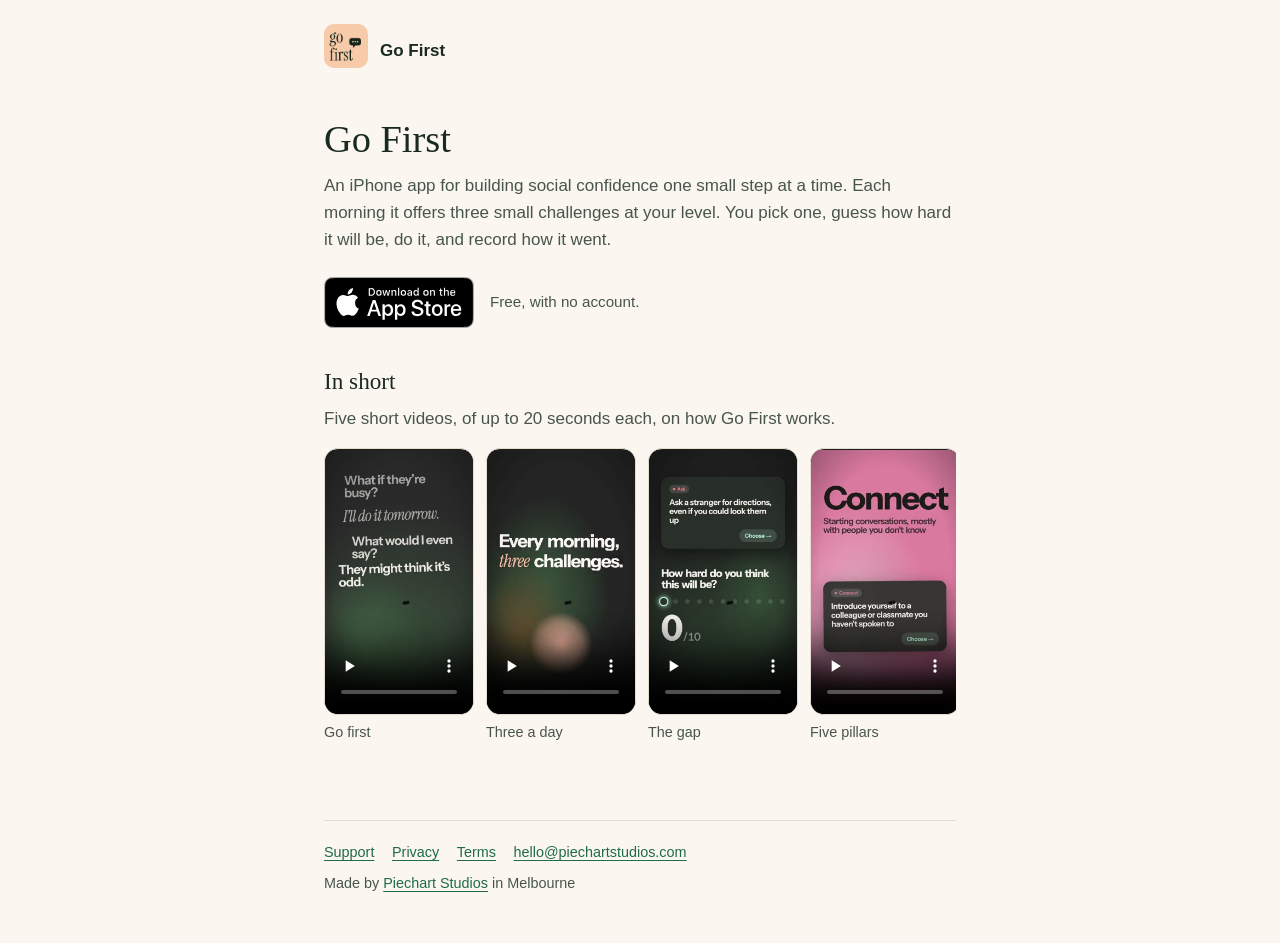
==== commit 9dab4a54: "Return the website to its previous design, with help links in the footer The home page goes back to " ====
--- a/index.html
+++ b/index.html
@@ -3,134 +3,49 @@
 <head>
 <meta charset="utf-8">
 <meta name="viewport" content="width=device-width, initial-scale=1">
-<title>Go First: three small social challenges, every morning</title>
-<meta name="description" content="Go First is a free iPhone app with three small social challenges each morning, at your level. Pick one, guess how hard it will be, do it, and see how it went.">
-<meta name="theme-color" content="#1e1e1e">
+<title>Go First</title>
+<meta name="description" content="Go First is a free iPhone app with three small social challenges each morning, to help build social confidence one step at a time.">
 <link rel="icon" href="icon.png">
-<link rel="apple-touch-icon" href="icon.png">
-<link rel="preload" href="fonts/InstrumentSans_700Bold.woff2" as="font" type="font/woff2" crossorigin>
-<link rel="preload" href="fonts/InstrumentSerif_400Regular_Italic.woff2" as="font" type="font/woff2" crossorigin>
-<link rel="stylesheet" href="style.css">
-<meta property="og:type" content="website">
-<meta property="og:site_name" content="Go First">
-<meta property="og:title" content="Go First: three small social challenges, every morning">
-<meta property="og:description" content="A free iPhone app for building social confidence one small step at a time.">
-<meta property="og:url" content="https://gofirst.piechartstudios.com/">
-<meta property="og:image" content="https://gofirst.piechartstudios.com/social.png">
-<meta property="og:image:width" content="1200">
-<meta property="og:image:height" content="630">
-<meta property="og:image:alt" content="The Go First icon beside the line: Three small challenges, every morning.">
-<meta name="twitter:card" content="summary_large_image">
-<meta name="apple-itunes-app" content="app-id=6819160269">
+<link rel="stylesheet" href="style.css?v=3">
 </head>
 <body>
-<header class="site"><a href="./"><img src="icon.png" alt="" width="40" height="40">Go First</a></header>
-
+<header class="site"><a href="./"><img src="icon.png" alt=""></a><a href="./">Go First</a></header>
 <main>
-<div class="wrap hero">
-  <div>
-    <h1>Three small challenges, every <em>morning</em></h1>
-    <p class="lede">Go First is an iPhone app for building social confidence one small step at a time. Pick the challenge that suits your day, guess how hard it will be, do it, and see how it went.</p>
-    <p class="get">
-      <!-- Campaign link (ct=website), so downloads from this page show separately in App Store Connect. -->
-      <a href="https://apps.apple.com/app/apple-store/id6819160269?pt=129380591&amp;ct=website&amp;mt=8"><img src="app-store-badge.svg" alt="Download on the App Store" width="168" height="56"></a>
-      <span>Free, with no account.</span>
-    </p>
-  </div>
-  <ul class="offer" aria-label="An example of three challenges offered on one morning">
-    <li><div class="card"><span class="chip connect">Connect</span><p>Ask someone serving you how their day is going</p><div class="foot"><span class="pill">Choose →</span></div></div></li>
-    <li><div class="card set"><span class="chip express">Express</span><p>Say what you actually thought of a film, book or meal instead of agreeing with everyone</p><div class="foot"><span class="pill">Set for today</span></div></div></li>
-    <li><div class="card"><span class="chip lead">Lead</span><p>Pick the restaurant instead of deferring</p><div class="foot"><span class="pill">Choose →</span></div></div></li>
-  </ul>
+<h1>Go First</h1>
+<p>An iPhone app for building social confidence one small step at a time. Each morning it offers three small challenges at your level. You pick one, guess how hard it will be, do it, and record how it went.</p>
+<p class="store">
+<!-- Campaign link (ct=website), so downloads from this page show separately in App Store Connect. -->
+<a href="https://apps.apple.com/app/apple-store/id6819160269?pt=129380591&amp;ct=website&amp;mt=8"><img src="app-store-badge.svg" alt="Download on the App Store" width="150" height="50"></a>
+<span>Free, with no account.</span>
+</p>
+<h2>In short</h2>
+<p>Five short videos, of up to 20 seconds each, on how Go First works.</p>
+<div class="shorts">
+<figure>
+<video controls playsinline preload="none" poster="shorts/gofirst.jpg" width="540" height="960"><source src="shorts/gofirst.mp4" type="video/mp4"></video>
+<figcaption>Go first</figcaption>
+</figure>
+<figure>
+<video controls playsinline preload="none" poster="shorts/threeaday.jpg" width="540" height="960"><source src="shorts/threeaday.mp4" type="video/mp4"></video>
+<figcaption>Three a day</figcaption>
+</figure>
+<figure>
+<video controls playsinline preload="none" poster="shorts/thegap.jpg" width="540" height="960"><source src="shorts/thegap.mp4" type="video/mp4"></video>
+<figcaption>The gap</figcaption>
+</figure>
+<figure>
+<video controls playsinline preload="none" poster="shorts/fivepillars.jpg" width="540" height="960"><source src="shorts/fivepillars.mp4" type="video/mp4"></video>
+<figcaption>Five pillars</figcaption>
+</figure>
+<figure>
+<video controls playsinline preload="none" poster="shorts/thestack.jpg" width="540" height="960"><source src="shorts/thestack.mp4" type="video/mp4"></video>
+<figcaption>The stack</figcaption>
+</figure>
 </div>
-
-<section class="band" aria-labelledby="how">
-  <div class="wrap">
-    <h2 id="how">How a day <em>goes</em></h2>
-    <p>Each challenge is something real to do with other people, pitched at your level. Each one has a smaller version too, for days when a smaller step suits you better.</p>
-    <ol class="steps">
-      <li>
-        <h3>Pick one</h3>
-        <p>Three challenges each morning, from three different areas. Choose the one that fits what your day already holds.</p>
-      </li>
-      <li>
-        <h3>Guess, then go</h3>
-        <p>Before you start, guess how hard it will be. Add a when and where if that helps, then do it whenever it fits.</p>
-        <div class="demo" aria-label="Example: you expect 6 out of 10">
-          <div class="q">How hard do you think this will be? <b>6<small> / 10</small></b></div>
-          <div class="dots" aria-hidden="true"><span class="on"></span><span class="on"></span><span class="on"></span><span class="on"></span><span class="on"></span><span class="on"></span><span class="mark"></span><span></span><span></span><span></span><span></span></div>
-          <div class="ends" aria-hidden="true"><span>Easy</span><span>Very hard</span></div>
-        </div>
-      </li>
-      <li>
-        <h3>See how it went</h3>
-        <p>Afterwards, rate how hard it actually was. Over time you can compare what you expected with what happened.</p>
-        <div class="result">
-          <span class="tag">Example</span>
-          <strong>You expected 6. It was 3.</strong>
-          <span class="note">If it didn’t happen, record that too. It still counts as turning up.</span>
-        </div>
-      </li>
-    </ol>
-  </div>
-</section>
-
-<section class="band" aria-labelledby="areas">
-  <div class="wrap">
-    <h2 id="areas">Five areas, each at <em>your</em> level</h2>
-    <p>A few starting questions set a level for each area. Levels move up as challenges get easier for you, and down if they’re too much. You can switch any area off.</p>
-    <ul class="areas">
-      <li class="connect"><b>Connect</b><span>Starting conversations with people you don’t know.</span></li>
-      <li class="express"><b>Express</b><span>Being seen, and saying what you think.</span></li>
-      <li class="ask"><b>Ask</b><span>Making requests, and saying no.</span></li>
-      <li class="deepen"><b>Deepen</b><span>Opening up with people already in your life.</span></li>
-      <li class="lead"><b>Lead</b><span>Suggesting plans and taking the initiative.</span></li>
-    </ul>
-  </div>
-</section>
-
-<section class="band" aria-labelledby="kind">
-  <div class="wrap">
-    <h2 id="kind">Made to be kind about <em>off days</em></h2>
-    <ul class="kind">
-      <li><strong>No streak to lose</strong>No points and no leaderboard. A day you record honestly counts, whatever happened.</li>
-      <li><strong>Keep what works</strong>Add a challenge you’d like to keep doing to your stack, a short list of habits you record with one tap.</li>
-      <li><strong>Private by design</strong>Everything you record stays on your phone. No account, no analytics and no advertising.</li>
-      <li><strong>Free</strong>Go First is free, with no in-app purchases.</li>
-    </ul>
-  </div>
-</section>
-
-<section class="band" aria-labelledby="watch">
-  <div class="wrap">
-    <h2 id="watch">Watch it in <em>twenty seconds</em></h2>
-    <p>Five short videos, each about how one part of Go First works.</p>
-    <ul class="shorts">
-      <li><video controls playsinline preload="none" poster="shorts/gofirst.jpg" width="540" height="960" aria-label="Go First: second thoughts, then one small challenge"><source src="shorts/gofirst.mp4" type="video/mp4"></video><b>Go first</b><span>Second thoughts, then one small challenge.</span></li>
-      <li><video controls playsinline preload="none" poster="shorts/threeaday.jpg" width="540" height="960" aria-label="Three a day: a day with the app, from choosing to recording how it went"><source src="shorts/threeaday.mp4" type="video/mp4"></video><b>Three a day</b><span>A day with the app, from choosing to recording.</span></li>
-      <li><video controls playsinline preload="none" poster="shorts/thegap.jpg" width="540" height="960" aria-label="The gap: guess how hard it will be, then see how it went"><source src="shorts/thegap.mp4" type="video/mp4"></video><b>The gap</b><span>Guess how hard it will be, then see how it went.</span></li>
-      <li><video controls playsinline preload="none" poster="shorts/fivepillars.jpg" width="540" height="960" aria-label="Five pillars: the five areas, each with its own level"><source src="shorts/fivepillars.mp4" type="video/mp4"></video><b>Five pillars</b><span>The five areas, each with its own level.</span></li>
-      <li><video controls playsinline preload="none" poster="shorts/thestack.jpg" width="540" height="960" aria-label="The stack: keeping a challenge going as a habit"><source src="shorts/thestack.mp4" type="video/mp4"></video><b>The stack</b><span>Keeping a challenge going as a habit.</span></li>
-    </ul>
-  </div>
-</section>
-
-<section class="band closing" aria-labelledby="start">
-  <div class="wrap">
-    <img class="mark" src="icon.png" alt="" width="72" height="72">
-    <h2 id="start">Go first, one <em>small</em> step at a time</h2>
-    <p class="get">
-      <a href="https://apps.apple.com/app/apple-store/id6819160269?pt=129380591&amp;ct=website&amp;mt=8"><img src="app-store-badge.svg" alt="Download on the App Store" width="168" height="56"></a>
-      <span>Free, with no account.</span>
-    </p>
-    <p class="note">Go First is designed to help build confidence and social skills. It isn’t a treatment for anxiety. If things feel hard to manage, a doctor or mental health professional can help.</p>
-  </div>
-</section>
 </main>
-
-<footer class="site"><div class="inner">
-  <nav aria-label="Help and policies"><a href="support/">Support</a><a href="privacy/">Privacy</a><a href="terms/">Terms</a><a href="mailto:hello@piechartstudios.com">hello@piechartstudios.com</a></nav>
-  <span>Made by <a href="https://piechartstudios.com/">Piechart Studios</a> in Melbourne</span>
+<footer><div class="inner">
+<nav aria-label="Help and policies"><a href="support/">Support</a><a href="privacy/">Privacy</a><a href="terms/">Terms</a><a href="mailto:hello@piechartstudios.com">hello@piechartstudios.com</a></nav>
+<p>Made by <a href="https://piechartstudios.com/">Piechart Studios</a> in Melbourne</p>
 </div></footer>
 </body>
 </html>
--- a/style.css
+++ b/style.css
@@ -1,181 +1,62 @@
-/*
- * Go First's website, in the app's own look: the dark forest ground with a green glow, mint for
- * actions, Instrument Sans with an Instrument Serif italic word for emphasis. Colours and type come
- * from DESIGN.md in the repo. The fonts are self-hosted, so the pages make no outside requests.
- */
-@font-face { font-family: "Instrument Sans"; src: url("fonts/InstrumentSans_400Regular.woff2") format("woff2"); font-weight: 400; font-display: swap; }
-@font-face { font-family: "Instrument Sans"; src: url("fonts/InstrumentSans_500Medium.woff2") format("woff2"); font-weight: 500; font-display: swap; }
-@font-face { font-family: "Instrument Sans"; src: url("fonts/InstrumentSans_600SemiBold.woff2") format("woff2"); font-weight: 600; font-display: swap; }
-@font-face { font-family: "Instrument Sans"; src: url("fonts/InstrumentSans_700Bold.woff2") format("woff2"); font-weight: 700; font-display: swap; }
-@font-face { font-family: "Instrument Serif"; src: url("fonts/InstrumentSerif_400Regular_Italic.woff2") format("woff2"); font-style: italic; font-weight: 400; font-display: swap; }
-
 :root {
-  color-scheme: dark;
-  --ground: #1e1e1e;
-  --glow: #324b33;
-  --ink: #f4f1ec;
-  --ink-2: rgba(244, 241, 236, 0.82);
-  --ink-3: rgba(244, 241, 236, 0.7);
-  --mint: #b3f6ce;
-  --mint-tint: rgba(179, 246, 206, 0.16);
-  --on-mint: #1d1b18;
-  --card: rgba(255, 255, 255, 0.07);
-  --card-border: rgba(255, 255, 255, 0.09);
-  --chip: rgba(255, 255, 255, 0.12);
-  --rule: rgba(255, 255, 255, 0.1);
-  --saltwater: #c8e2e9;
-  --venom: #b17dac;
-  --peach: #f7c9a8;
-  --dark: #1d1b18;
-  --connect: #f0a3c2;
-  --express: #96b3d2;
-  --ask: #f99a90;
-  --deepen: #8fd66f;
-  --lead: #f0d4c4;
-  --sans: "Instrument Sans", -apple-system, BlinkMacSystemFont, "Segoe UI", sans-serif;
-  --serif: "Instrument Serif", "Iowan Old Style", Georgia, serif;
-  --wide: 72rem;
-  --measure: 40rem;
+  --ground: #fbf6ef;
+  --ink: #1b2a20;
+  --ink-2: #47564b;
+  --rule: #e4dccf;
+  --accent: #1f6b4a;
+  --card: #ffffff;
 }
-
+@media (prefers-color-scheme: dark) {
+  :root {
+    --ground: #1e1e1e;
+    --ink: #f2efe9;
+    --ink-2: #b9c2ba;
+    --rule: #343a35;
+    --accent: #b3f6ce;
+    --card: #262b26;
+  }
+}
 * { box-sizing: border-box; }
-html { -webkit-text-size-adjust: 100%; background: var(--ground); }
+html { -webkit-text-size-adjust: 100%; }
 body {
   margin: 0;
-  min-height: 100vh;
+  background: var(--ground);
   color: var(--ink);
-  font: 400 17px/1.6 var(--sans);
-  /* The glow sits behind the top of every page, as it does behind Today in the app. */
-  background:
-    radial-gradient(ellipse 70% 42rem at 72% -6rem, rgba(50, 75, 51, 0.95), transparent 70%),
-    radial-gradient(ellipse 60% 30rem at 10% 30rem, rgba(50, 75, 51, 0.35), transparent 70%),
-    var(--ground);
-  background-repeat: no-repeat;
+  font: 17px/1.6 -apple-system, BlinkMacSystemFont, "Segoe UI", Roboto, "Helvetica Neue", Arial, sans-serif;
 }
-::selection { background: var(--mint); color: var(--on-mint); }
-a { color: var(--mint); text-underline-offset: 0.2em; text-decoration-thickness: 1px; }
-a:hover { text-decoration-thickness: 2px; }
-a:focus-visible, video:focus-visible { outline: 2px solid var(--mint); outline-offset: 3px; border-radius: 6px; }
-em { font-family: var(--serif); font-style: italic; font-weight: 400; color: var(--mint); letter-spacing: -0.01em; }
-strong { color: var(--ink); font-weight: 600; }
-
-/* Header and footer, shared by every page. */
-header.site { max-width: var(--wide); margin: 0 auto; padding: 1.5rem 1.25rem 0; }
-header.site a { display: inline-flex; align-items: center; gap: 0.7rem; color: var(--ink); text-decoration: none; font-weight: 600; font-size: 1.05rem; letter-spacing: -0.01em; }
-header.site img { width: 40px; height: 40px; border-radius: 10px; }
-footer.site { max-width: var(--wide); margin: 0 auto; padding: 0 1.25rem 3rem; }
-footer.site .inner { border-top: 1px solid var(--rule); padding-top: 1.5rem; display: flex; flex-wrap: wrap; gap: 0.75rem 1.5rem; align-items: baseline; justify-content: space-between; font-size: 0.92rem; color: var(--ink-3); }
-footer.site nav { display: flex; flex-wrap: wrap; gap: 0.5rem 1.25rem; }
-footer.site a { color: var(--ink-2); text-decoration: none; }
-footer.site a:hover { color: var(--mint); }
-
-/* Text pages: support, privacy and terms. */
-main.text { max-width: var(--measure); margin: 0 auto; padding: 3rem 1.25rem 4rem; }
-main.text h1 { font-size: clamp(2.4rem, 6vw, 3.2rem); line-height: 1.05; letter-spacing: -0.035em; font-weight: 700; margin: 0 0 1rem; }
-main.text h2 { font-size: 1.4rem; line-height: 1.2; letter-spacing: -0.02em; font-weight: 600; margin: 2.75rem 0 0.5rem; }
-main.text h3 { font-size: 1.05rem; font-weight: 600; margin: 1.75rem 0 0.25rem; }
-main.text p, main.text li { color: var(--ink-2); }
-main.text p { margin: 0.6rem 0; }
-main.text ul { padding-left: 1.2rem; }
-main.text li { margin: 0.3rem 0; }
-.updated { font-size: 0.92rem; color: var(--ink-3); }
-.summary { background: var(--card); border: 1px solid var(--card-border); border-radius: 20px; padding: 1.1rem 1.35rem; margin: 1.5rem 0; }
+main { max-width: 42rem; margin: 0 auto; padding: 2.5rem 1.25rem 4rem; }
+header.site { max-width: 42rem; margin: 0 auto; padding: 1.5rem 1.25rem 0; display: flex; align-items: center; gap: 0.75rem; }
+header.site img { width: 44px; height: 44px; border-radius: 10px; }
+header.site a { color: var(--ink); text-decoration: none; font-weight: 600; }
+h1, h2 { font-family: "Iowan Old Style", "Palatino Linotype", Palatino, Georgia, serif; font-weight: 500; line-height: 1.2; text-wrap: balance; }
+h1 { font-size: 2.4rem; margin: 0 0 0.5rem; }
+h2 { font-size: 1.45rem; margin: 2.5rem 0 0.5rem; }
+h3 { font-size: 1.05rem; margin: 1.75rem 0 0.25rem; }
+p, li { color: var(--ink-2); }
+p { margin: 0.6rem 0; }
+ul { padding-left: 1.2rem; }
+li { margin: 0.3rem 0; }
+a { color: var(--accent); text-underline-offset: 0.18em; }
+a:focus-visible { outline: 2px solid var(--accent); outline-offset: 3px; border-radius: 3px; }
+strong { color: var(--ink); }
+.updated { font-size: 0.9rem; }
+.summary { background: var(--card); border: 1px solid var(--rule); border-radius: 16px; padding: 1rem 1.25rem; margin: 1.5rem 0; }
 .summary p { color: var(--ink); margin: 0; }
-
-/* Home page. */
-.wrap { max-width: var(--wide); margin: 0 auto; padding: 0 1.25rem; }
-.hero { display: grid; gap: 3rem; align-items: center; padding-top: 3.5rem; padding-bottom: 4.5rem; }
-@media (min-width: 900px) { .hero { grid-template-columns: 1.05fr 0.95fr; gap: 4rem; padding-top: 5rem; padding-bottom: 6rem; } }
-.hero h1 { font-size: clamp(2.9rem, 7.4vw, 4.6rem); line-height: 0.98; letter-spacing: -0.045em; font-weight: 700; margin: 0 0 1.4rem; text-wrap: balance; }
-.hero h1 em { letter-spacing: -0.02em; font-size: 1.06em; }
-.lede { font-size: clamp(1.1rem, 2.2vw, 1.25rem); line-height: 1.55; color: var(--ink-2); max-width: 32rem; margin: 0; }
-.get { display: flex; align-items: center; flex-wrap: wrap; gap: 0.75rem 1.25rem; margin-top: 2rem; }
-.get a { display: inline-block; line-height: 0; border-radius: 10px; }
-.get img { width: 168px; height: auto; }
-.get span { color: var(--ink-3); font-size: 0.98rem; }
-
-/* The offer, drawn like the cards on Today. */
-.offer { list-style: none; margin: 0; padding: 0; display: grid; gap: 0.85rem; max-width: 28rem; justify-self: center; width: 100%; }
-.card { background: var(--card); border: 1px solid var(--card-border); border-radius: 24px; padding: 1.15rem 1.25rem 1rem; box-shadow: 0 18px 48px rgba(0, 0, 0, 0.32); }
-.card p { margin: 0.7rem 0 0.85rem; font-size: 1.08rem; line-height: 1.32; font-weight: 600; letter-spacing: -0.01em; color: var(--ink); }
-.card .foot { display: flex; justify-content: flex-end; }
-.chip { display: inline-flex; align-items: center; gap: 0.45rem; background: var(--chip); border-radius: 999px; padding: 0.22rem 0.7rem; font-size: 0.82rem; font-weight: 600; }
-.chip::before { content: ""; width: 7px; height: 7px; border-radius: 50%; background: currentColor; }
-.chip.connect { color: var(--connect); } .chip.express { color: var(--express); } .chip.ask { color: var(--ask); } .chip.deepen { color: var(--deepen); } .chip.lead { color: var(--lead); }
-.pill { border-radius: 999px; padding: 0.42rem 0.95rem; font-size: 0.88rem; font-weight: 600; background: var(--mint-tint); color: var(--mint); }
-.card.set { background: var(--saltwater); border-color: transparent; transform: scale(1.03); }
-.card.set p { color: var(--dark); }
-.card.set .chip { background: rgba(29, 27, 24, 0.1); color: var(--dark); }
-.card.set .pill { background: var(--dark); color: var(--ink); }
-/* The one moment of motion: the three cards settle in, and the chosen one comes forward last. */
-@media (prefers-reduced-motion: no-preference) {
-  .offer .card { animation: settle 0.7s cubic-bezier(0.16, 1, 0.3, 1) both; }
-  .offer li:nth-child(2) .card { animation-delay: 0.12s; }
-  .offer li:nth-child(3) .card { animation-delay: 0.24s; }
-  .offer .card.set { animation: settle 0.7s cubic-bezier(0.16, 1, 0.3, 1) 0.12s both, choose 0.5s cubic-bezier(0.16, 1, 0.3, 1) 0.9s both; }
-}
-/* The cards start visible and only move, so they're never hidden if the animation doesn't run. */
-@keyframes settle { from { transform: translateY(16px); } to { transform: none; } }
-@keyframes choose { from { transform: scale(1); } to { transform: scale(1.03); } }
-
-/* Sections below the hero. */
-section.band { padding: 4.5rem 0; border-top: 1px solid var(--rule); }
-section.band h2 { font-size: clamp(2rem, 4.6vw, 2.9rem); line-height: 1.02; letter-spacing: -0.04em; font-weight: 700; margin: 0 0 1rem; max-width: 22ch; text-wrap: balance; }
-section.band > .wrap > p { color: var(--ink-2); max-width: 36rem; margin: 0; font-size: 1.08rem; }
-
-/* How a day goes: three steps, the last one showing the gap. */
-.steps { list-style: none; margin: 2.75rem 0 0; padding: 0; display: grid; gap: 2.5rem; counter-reset: step; }
-@media (min-width: 900px) { .steps { grid-template-columns: repeat(3, 1fr); gap: 2rem; } }
-.steps > li { counter-increment: step; }
-.steps h3 { font-size: 1.25rem; font-weight: 600; letter-spacing: -0.02em; margin: 0 0 0.4rem; display: flex; gap: 0.65rem; align-items: baseline; }
-.steps h3::before { content: counter(step); font-family: var(--serif); font-style: italic; font-weight: 400; color: var(--mint); font-size: 1.6rem; line-height: 1; }
-.steps p { color: var(--ink-2); margin: 0 0 1.25rem; }
-.demo { background: var(--card); border: 1px solid var(--card-border); border-radius: 24px; padding: 1.1rem 1.25rem; }
-.demo .q { font-weight: 600; font-size: 0.98rem; display: flex; justify-content: space-between; align-items: baseline; gap: 1rem; }
-.demo .q b { font-size: 1.9rem; letter-spacing: -0.03em; font-weight: 600; }
-.demo .q b small { font-size: 0.85rem; color: var(--ink-3); font-weight: 500; }
-.dots { display: flex; justify-content: space-between; margin: 0.9rem 0 0.3rem; }
-.dots span { width: 13px; height: 13px; border-radius: 50%; background: rgba(255, 255, 255, 0.2); }
-.dots span.on { background: var(--mint); }
-.dots span.mark { background: transparent; box-shadow: inset 0 0 0 2px var(--ink); }
-.ends { display: flex; justify-content: space-between; font-size: 0.8rem; color: var(--ink-3); }
-.result { background: var(--venom); color: var(--dark); border-radius: 24px; padding: 1.15rem 1.25rem; }
-.result .tag { display: inline-block; background: rgba(29, 27, 24, 0.12); border-radius: 999px; padding: 0.2rem 0.65rem; font-size: 0.8rem; font-weight: 600; }
-.result strong { display: block; color: var(--dark); font-size: 1.6rem; line-height: 1.1; letter-spacing: -0.03em; font-weight: 700; margin: 0.6rem 0 0.4rem; }
-.result span.note { font-size: 0.9rem; line-height: 1.4; display: block; }
-
-/* Five areas. */
-.areas { list-style: none; margin: 2.5rem 0 0; padding: 0; display: grid; gap: 0; border-top: 1px solid var(--rule); }
-@media (min-width: 900px) { .areas { grid-template-columns: repeat(5, 1fr); border-top: 0; gap: 1.5rem; } }
-.areas li { padding: 1.1rem 0; border-bottom: 1px solid var(--rule); }
-@media (min-width: 900px) { .areas li { border-bottom: 0; border-top: 2px solid currentColor; padding: 1rem 0 0.75rem; } }
-.areas b { display: block; font-size: 1.15rem; font-weight: 600; letter-spacing: -0.01em; color: var(--ink); }
-.areas span { color: var(--ink-2); font-size: 0.98rem; }
-.areas .connect { color: var(--connect); } .areas .express { color: var(--express); } .areas .ask { color: var(--ask); } .areas .deepen { color: var(--deepen); } .areas .lead { color: var(--lead); }
-.areas li b::before { content: ""; display: inline-block; width: 9px; height: 9px; border-radius: 50%; background: currentColor; margin-right: 0.5rem; vertical-align: 0.12em; }
-.areas li b { color: inherit; }
-.areas li b + span { display: block; margin-top: 0.2rem; }
-@media (min-width: 900px) { .areas li b::before { display: none; } }
-
-/* Kind about off days. */
-.kind { list-style: none; margin: 2.25rem 0 0; padding: 0; display: grid; gap: 1rem 2rem; }
-@media (min-width: 700px) { .kind { grid-template-columns: repeat(2, 1fr); } }
-.kind li { color: var(--ink-2); padding-left: 1.6rem; position: relative; }
-.kind li::before { content: ""; position: absolute; left: 0; top: 0.55em; width: 0.7rem; height: 0.38rem; border-left: 2px solid var(--mint); border-bottom: 2px solid var(--mint); transform: rotate(-45deg); }
-.kind strong { display: block; }
-
-/* The shorts. Five across on a wide screen; on a phone the row scrolls within itself. */
-.shorts { list-style: none; margin: 2.5rem 0 0; padding: 0 0 0.5rem; display: grid; grid-auto-flow: column; grid-auto-columns: 62%; gap: 1rem; overflow-x: auto; scroll-snap-type: x mandatory; overscroll-behavior-x: contain; }
-@media (min-width: 640px) { .shorts { grid-auto-columns: 38%; } }
-@media (min-width: 1000px) { .shorts { grid-auto-flow: row; grid-template-columns: repeat(5, 1fr); overflow: visible; } }
-.shorts li { scroll-snap-align: start; }
-.shorts video { display: block; width: 100%; height: auto; aspect-ratio: 9 / 16; border-radius: 18px; background: #111; border: 1px solid var(--card-border); }
-.shorts b { display: block; margin-top: 0.7rem; font-weight: 600; }
-.shorts span { display: block; font-size: 0.92rem; line-height: 1.4; color: var(--ink-3); }
-
-/* Closing. */
-.closing { text-align: center; padding: 5.5rem 0 5rem; }
-section.band.closing h2 { font-size: clamp(2.4rem, 6vw, 3.8rem); line-height: 1; letter-spacing: -0.045em; margin: 0 auto 0.5rem; max-width: 16ch; }
-section.band.closing .wrap > p.get { justify-content: center; margin: 1.75rem auto 0; }
-section.band.closing .wrap > p.note { color: var(--ink-3); font-size: 0.92rem; line-height: 1.5; margin: 2.25rem auto 0; max-width: 32rem; }
-.closing .mark { width: 72px; height: 72px; border-radius: 18px; margin-bottom: 1.5rem; box-shadow: 0 16px 40px rgba(0, 0, 0, 0.4); }
+nav.pages { display: grid; gap: 0.75rem; margin-top: 1.5rem; }
+nav.pages a { display: block; background: var(--card); border: 1px solid var(--rule); border-radius: 16px; padding: 1rem 1.25rem; text-decoration: none; color: var(--ink); }
+nav.pages a span { display: block; color: var(--ink-2); font-size: 0.95rem; }
+footer { max-width: 42rem; margin: 0 auto; padding: 0 1.25rem 3rem; font-size: 0.9rem; color: var(--ink-2); }
+/* The rule sits inside the padding, so it lines up with the text above. */
+footer .inner { border-top: 1px solid var(--rule); padding-top: 1.25rem; }
+footer nav { display: flex; flex-wrap: wrap; gap: 0.35rem 1.1rem; }
+footer p { margin: 0.5rem 0 0; color: var(--ink-2); }
+p.store { display: flex; align-items: center; flex-wrap: wrap; gap: 0.5rem 1rem; margin: 1.5rem 0 0; }
+p.store a { display: inline-block; line-height: 0; border-radius: 9px; }
+p.store img { width: 150px; height: auto; }
+p.store span { font-size: 0.95rem; }
+/* The videos scroll sideways inside their own row, so the page itself never does. */
+.shorts { display: grid; grid-auto-flow: column; grid-auto-columns: minmax(150px, 34%); gap: 0.75rem; overflow-x: auto; scroll-snap-type: x mandatory; padding-bottom: 0.75rem; margin: 1rem 0 0; }
+.shorts figure { margin: 0; scroll-snap-align: start; }
+.shorts video { display: block; width: 100%; height: auto; aspect-ratio: 9 / 16; border-radius: 14px; background: #1e1e1e; border: 1px solid var(--rule); }
+.shorts figcaption { font-size: 0.9rem; color: var(--ink-2); margin-top: 0.4rem; }
+::selection { background: #b3f6ce; color: #1b2a20; }
